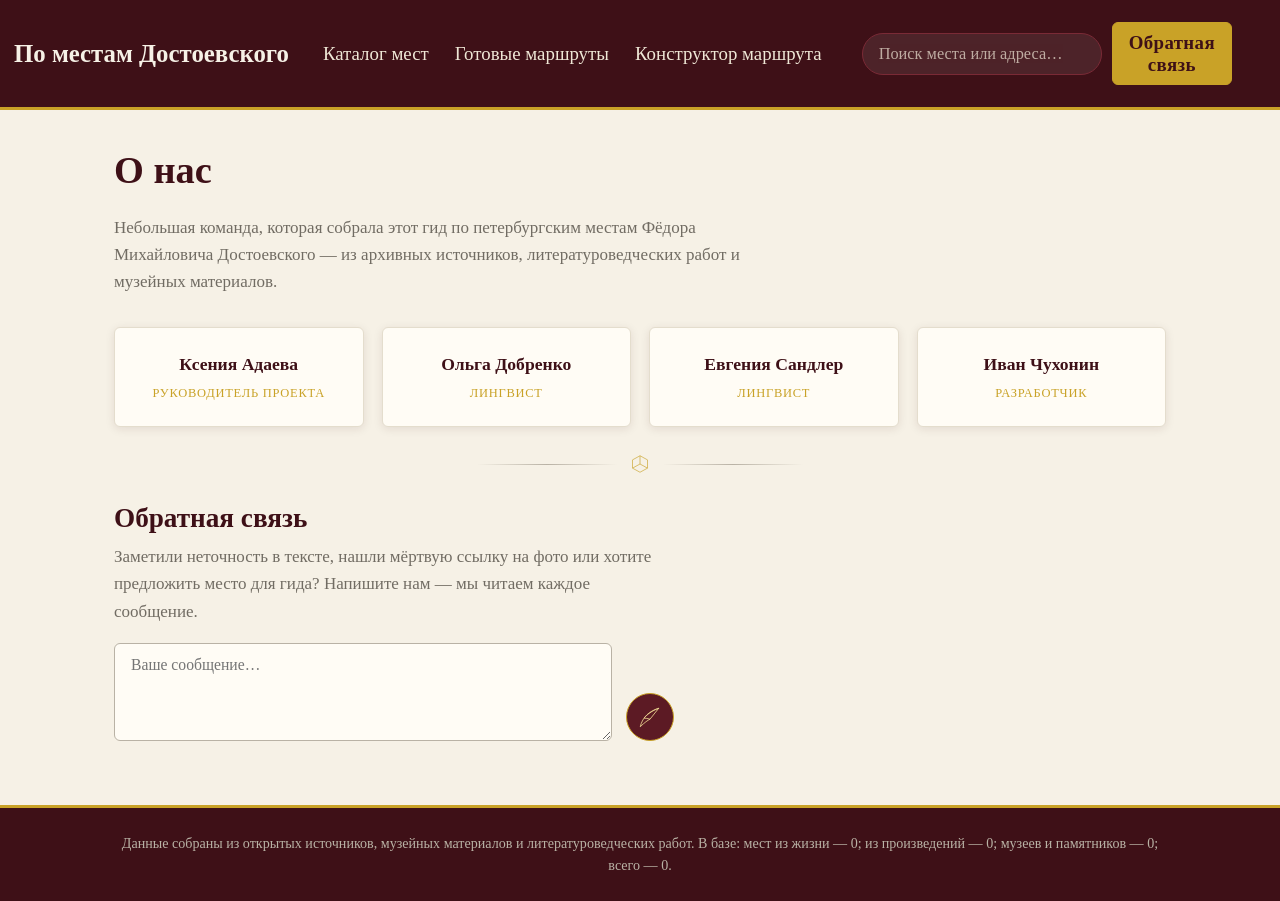
==== web/about.html @ ad4550a6 "Add about/feedback page, redesign header, widen place page layout - New about.html: team section + f" ====
<!DOCTYPE html>
<html lang="ru">
<head>
<meta charset="UTF-8">
<title>О нас — По местам Достоевского</title>
<meta name="viewport" content="width=device-width, initial-scale=1">
<link rel="stylesheet" href="assets/css/styles.css">
</head>
<body>

<header class="site-header"><div id="site-header"></div></header>

<main>
  <div class="container">
    <h1>О нас</h1>
    <p style="color:var(--gray);max-width:640px">
      Небольшая команда, которая собрала этот гид по петербургским местам Фёдора Михайловича Достоевского —
      из архивных источников, литературоведческих работ и музейных материалов.
    </p>

    <div class="team-grid">
      <div class="team-card">
        <div class="team-name">Ксения Адаева</div>
        <div class="team-role">Руководитель проекта</div>
      </div>
      <div class="team-card">
        <div class="team-name">Ольга Добренко</div>
        <div class="team-role">Лингвист</div>
      </div>
      <div class="team-card">
        <div class="team-name">Евгения Сандлер</div>
        <div class="team-role">Лингвист</div>
      </div>
      <div class="team-card">
        <div class="team-name">Иван Чухонин</div>
        <div class="team-role">Разработчик</div>
      </div>
    </div>

    <div class="vignette"><span class="vignette-mark" aria-hidden="true">
      <svg viewBox="0 0 24 24" width="18" height="18">
        <polygon points="12,1 22,6.5 22,17.5 12,23 2,17.5 2,6.5" fill="none" stroke="currentColor" stroke-width="1"/>
        <path d="M12,1 L12,12 M12,12 L22,17.5 M12,12 L2,17.5" fill="none" stroke="currentColor" stroke-width="1"/>
      </svg>
    </span></div>

    <section class="feedback-section">
      <h2>Обратная связь</h2>
      <p style="color:var(--gray);max-width:560px">
        Заметили неточность в тексте, нашли мёртвую ссылку на фото или хотите предложить место для гида?
        Напишите нам — мы читаем каждое сообщение.
      </p>

      <form class="feedback-form" id="feedback-form">
        <textarea
          id="feedback-text"
          class="feedback-textarea"
          rows="4"
          placeholder="Ваше сообщение…"
          required
        ></textarea>
        <button type="submit" class="feedback-submit" id="feedback-submit" title="Отправить" aria-label="Отправить">
          <svg viewBox="0 0 48 48" width="26" height="26" aria-hidden="true">
            <path d="M40 8 C 24 12, 10 24, 6 42 C 14 34, 20 30, 24 28 C 20 27, 16 26, 13 26 C 18 20, 28 12, 40 8 Z"
                  fill="none" stroke="currentColor" stroke-width="1.6" stroke-linejoin="round" stroke-linecap="round"/>
            <path d="M24 28 L 40 8" fill="none" stroke="currentColor" stroke-width="1.6" stroke-linecap="round"/>
          </svg>
        </button>
      </form>
      <p class="feedback-confirm hidden" id="feedback-confirm">✓ Сообщение отправлено. Спасибо!</p>
      <iframe name="feedback-target" id="feedback-target" class="hidden" title="feedback-target"></iframe>
    </section>
  </div>
</main>

<footer class="site-footer"><div id="site-footer"></div></footer>

<script src="assets/data/site-data.js"></script>
<script src="assets/js/shared.js"></script>
<script src="assets/js/config.js"></script>
<script>
(function () {
  var form = document.getElementById("feedback-form");
  var textarea = document.getElementById("feedback-text");
  var confirmMsg = document.getElementById("feedback-confirm");

  var formConfigured = !!(window.FEEDBACK_FORM_ACTION && window.FEEDBACK_FORM_ENTRY);

  if (formConfigured) {
    // Реальная отправка: POST в Google Форму через скрытый iframe (без ухода со страницы).
    form.action = window.FEEDBACK_FORM_ACTION;
    form.method = "POST";
    form.target = "feedback-target";
    textarea.name = window.FEEDBACK_FORM_ENTRY;
  }

  function showConfirm() {
    confirmMsg.classList.remove("hidden");
    clearTimeout(form._confirmTimer);
    form._confirmTimer = setTimeout(function () {
      confirmMsg.classList.add("hidden");
    }, 4000);
  }

  form.addEventListener("submit", function (e) {
    if (!textarea.value.trim()) {
      e.preventDefault();
      return;
    }

    if (!formConfigured) {
      // Заглушка: Google Форма ещё не подключена (см. assets/js/config.js) — просто имитируем успех.
      e.preventDefault();
      showConfirm();
      textarea.value = "";
      textarea.blur();
      return;
    }

    // Форма реально отправляется в скрытый iframe; ответ Google прочитать нельзя (чужой домен),
    // поэтому просто считаем отправку успешной и через мгновение очищаем поле.
    showConfirm();
    setTimeout(function () {
      textarea.value = "";
      textarea.blur();
    }, 300);
  });
})();
</script>
</body>
</html>
---- web/assets/css/styles.css ----
/* ==================== ШРИФТЫ ==================== */
@import url("../vendor/fonts/fonts.css");

/* ==================== ПЕРЕМЕННЫЕ ==================== */
:root {
  --bg-cream: #f6f1e6;
  --bg-cream-soft: #efe7d6;
  --paper: #fffcf5;

  --maroon: #5c1a24;
  --maroon-dark: #3e1017;
  --maroon-soft: #7a2a36;

  --gray: #716c63;
  --gray-light: #b9b2a5;
  --gray-faint: #e4ddcd;

  --ink: #2b2420;

  --gold: #c9a227;
  --gold-soft: #e8d18f;

  --font-display: "Playfair Display", "Georgia", serif;
  --font-body: "PT Serif", "Georgia", serif;

  --radius: 6px;
  --shadow-card: 0 2px 10px rgba(62, 16, 23, 0.1);
  --shadow-card-hover: 0 6px 18px rgba(62, 16, 23, 0.16);
  --container-width: 1100px;
}

/* ==================== БАЗА ==================== */
* {
  box-sizing: border-box;
}

html,
body {
  margin: 0;
  padding: 0;
}

body {
  background: var(--bg-cream);
  color: var(--ink);
  font-family: var(--font-body);
  font-size: 17px;
  line-height: 1.6;
  min-height: 100vh;
  display: flex;
  flex-direction: column;
}

a {
  color: var(--maroon);
  text-decoration: none;
}

a:hover {
  text-decoration: underline;
  text-decoration-color: var(--gold);
  text-decoration-thickness: 2px;
}

h1,
h2,
h3,
h4 {
  font-family: var(--font-display);
  font-weight: 700;
  color: var(--maroon-dark);
  line-height: 1.25;
  margin: 0 0 0.5em;
}

h1 {
  font-size: 2.4rem;
}

h2 {
  font-size: 1.7rem;
}

h3 {
  font-size: 1.3rem;
}

p {
  margin: 0 0 1em;
}

img {
  max-width: 100%;
  display: block;
}

.container {
  width: 100%;
  max-width: var(--container-width);
  margin: 0 auto;
  padding: 0 24px;
}

/* ==================== ВИНЬЕТКА-РАЗДЕЛИТЕЛЬ ==================== */
.vignette {
  display: flex;
  align-items: center;
  justify-content: center;
  gap: 14px;
  margin: 28px 0;
  color: var(--gold);
  user-select: none;
}

.vignette::before,
.vignette::after {
  content: "";
  flex: 1;
  max-width: 140px;
  height: 1px;
  background: linear-gradient(to var(--grad-dir, right), transparent, var(--gray-light), transparent);
}

.vignette span {
  font-size: 1.1rem;
  letter-spacing: 0.1em;
}

.vignette-mark {
  display: inline-flex;
  color: var(--gold);
  opacity: 0.85;
}

/* ==================== АРХИТЕКТУРНЫЙ ДЕКОР (гравюры-наброски) ==================== */
.hero {
  position: relative;
  overflow: hidden;
}

.hero > *:not(.hero-sketch) {
  position: relative;
  z-index: 1;
}

.hero-sketch {
  position: absolute;
  left: 50%;
  bottom: -18px;
  transform: translateX(-50%);
  width: min(820px, 92%);
  height: auto;
  opacity: 0.16;
  pointer-events: none;
  z-index: 0;
  filter: sepia(35%) saturate(140%) hue-rotate(-18deg) brightness(0.75);
}

@media (max-width: 600px) {
  .hero-sketch {
    opacity: 0.12;
  }
}

/* Декоративный набросок в углу карточки/заголовка страницы */
.page-sketch {
  position: absolute;
  top: 0;
  right: 0;
  width: 200px;
  height: auto;
  opacity: 0.2;
  pointer-events: none;
  z-index: 0;
  filter: sepia(35%) saturate(140%) hue-rotate(-18deg) brightness(0.75);
}

.page-head {
  position: relative;
  overflow: hidden;
}

.page-head > *:not(.page-sketch) {
  position: relative;
  z-index: 1;
}

@media (max-width: 700px) {
  .page-sketch {
    width: 120px;
    opacity: 0.14;
  }
}

/* ==================== ХЕДЕР ==================== */
.site-header {
  background: var(--maroon-dark);
  color: var(--bg-cream);
  border-bottom: 3px solid var(--gold);
}

.site-header .header-inner {
  display: flex;
  align-items: center;
  gap: 16px;
  width: 100%;
  max-width: 1600px;
  margin: 0 auto;
  padding: 22px 48px 22px 14px;
  flex-wrap: wrap;
  box-sizing: border-box;
}

.site-header .brand {
  font-family: var(--font-display);
  font-weight: 700;
  font-size: 1.55rem;
  color: var(--bg-cream);
  white-space: nowrap;
  flex-shrink: 0;
  margin-right: 6px;
}

.site-header .brand:hover {
  text-decoration: none;
  color: var(--gold-soft);
}

.site-nav {
  display: flex;
  gap: 2px;
  flex-wrap: wrap;
  flex: 1;
}

.site-nav a {
  color: var(--bg-cream-soft);
  font-size: 1.18rem;
  padding: 10px 12px;
  border-radius: var(--radius);
  white-space: nowrap;
  position: relative;
}

.site-nav a:hover {
  text-decoration: none;
  background: rgba(255, 255, 255, 0.08);
  color: #fff;
}

.site-nav a.active {
  color: #fff;
}

.site-nav a.active::after {
  content: "";
  position: absolute;
  left: 12px;
  right: 12px;
  bottom: 3px;
  height: 2px;
  background: var(--gold);
}

.header-actions {
  display: flex;
  gap: 10px;
  align-items: center;
  flex-shrink: 0;
}

.feedback-link {
  display: flex;
  flex-direction: column;
  align-items: center;
  justify-content: center;
  line-height: 1.15;
  text-align: center;
  font-size: 1.18rem;
  font-weight: 700;
  letter-spacing: 0.02em;
  color: var(--gold-soft);
  border: 1px solid var(--gold);
  border-radius: var(--radius);
  padding: 9px 16px;
  white-space: nowrap;
  flex-shrink: 0;
}

.feedback-link:hover {
  text-decoration: none;
  background: var(--gold);
  color: var(--maroon-dark);
}

.feedback-link.active {
  background: var(--gold);
  color: var(--maroon-dark);
}

/* --- Глобальный поиск --- */
.search-box {
  position: relative;
  width: 240px;
  flex-shrink: 0;
}

.search-box input {
  width: 100%;
  padding: 10px 16px;
  border-radius: 999px;
  border: 1px solid var(--maroon-soft);
  background: rgba(255, 255, 255, 0.08);
  color: #fff;
  font-family: var(--font-body);
  font-size: 1.02rem;
}

.search-box input::placeholder {
  color: var(--bg-cream-soft);
  opacity: 0.7;
}

.search-box input:focus {
  outline: none;
  border-color: var(--gold);
  background: rgba(255, 255, 255, 0.14);
}

.search-results {
  position: absolute;
  top: calc(100% + 6px);
  left: 0;
  right: 0;
  background: var(--paper);
  border: 1px solid var(--gray-light);
  border-radius: var(--radius);
  box-shadow: var(--shadow-card-hover);
  max-height: 360px;
  overflow-y: auto;
  z-index: 50;
  display: none;
}

.search-results.open {
  display: block;
}

.search-results a {
  display: block;
  padding: 10px 14px;
  color: var(--ink);
  border-bottom: 1px solid var(--gray-faint);
  font-size: 0.95rem;
}

.search-results a:last-child {
  border-bottom: none;
}

.search-results a:hover {
  background: var(--bg-cream-soft);
  text-decoration: none;
}

.search-results .result-category {
  color: var(--gray);
  font-size: 0.8rem;
}

.search-results .no-results {
  padding: 14px;
  color: var(--gray);
  font-size: 0.9rem;
}

/* ==================== ОСНОВНОЙ КОНТЕНТ ==================== */
main {
  flex: 1;
  padding: 36px 0 64px;
}

/* ==================== ФУТЕР ==================== */
.site-footer {
  background: var(--maroon-dark);
  color: var(--gray-light);
  font-size: 0.88rem;
  padding: 24px;
  text-align: center;
  border-top: 3px solid var(--gold);
}

.site-footer a {
  color: var(--gold-soft);
}

/* ==================== HERO (главная) ==================== */
.hero {
  text-align: center;
  padding: 40px 0 20px;
}

.hero .kicker {
  color: var(--gold);
  letter-spacing: 0.12em;
  text-transform: uppercase;
  font-size: 0.98rem;
  margin-bottom: 10px;
}

.hero h1 {
  font-size: 3rem;
}

.hero p.lead {
  max-width: 640px;
  margin: 0 auto 18px;
  color: var(--gray);
  font-size: 1.1rem;
}

/* ==================== СТАТИСТИКА ==================== */
.stats-row {
  display: flex;
  justify-content: center;
  gap: 32px;
  flex-wrap: wrap;
  margin: 24px 0 44px;
}

.stat {
  text-align: center;
}

.stat .num {
  font-family: var(--font-display);
  font-size: 2.2rem;
  font-weight: 700;
  color: var(--maroon);
  display: block;
}

.stat .label {
  color: var(--gray);
  font-size: 0.85rem;
}

/* ==================== КАРТОЧКИ-РАЗДЕЛЫ (главная) ==================== */
.section-cards {
  display: grid;
  grid-template-columns: repeat(3, 1fr);
  gap: 20px;
}

@media (max-width: 860px) {
  .section-cards {
    grid-template-columns: repeat(2, 1fr);
  }
}

@media (max-width: 560px) {
  .section-cards {
    grid-template-columns: 1fr;
  }
}

.section-card {
  background: var(--paper);
  border: 1px solid var(--gray-faint);
  border-radius: var(--radius);
  padding: 26px 22px;
  box-shadow: var(--shadow-card);
  transition: box-shadow 0.15s ease, border-color 0.15s ease, transform 0.15s ease;
}

.section-card:hover {
  box-shadow: var(--shadow-card-hover);
  border-color: var(--gold);
  transform: translateY(-2px);
}

.section-card .icon {
  font-size: 1.8rem;
  margin-bottom: 10px;
  display: block;
}

.section-card h3 {
  margin-bottom: 6px;
}

.section-card p {
  color: var(--gray);
  font-size: 0.93rem;
  margin-bottom: 0;
}

/* ==================== ФИЛЬТРЫ (каталог/конструктор) ==================== */
.filters-bar {
  display: flex;
  gap: 12px;
  flex-wrap: wrap;
  align-items: center;
  margin-bottom: 28px;
  padding-bottom: 20px;
  border-bottom: 1px solid var(--gray-faint);
}

.filter-group {
  display: flex;
  gap: 6px;
  flex-wrap: wrap;
}

.chip {
  display: inline-flex;
  align-items: center;
  gap: 6px;
  padding: 7px 14px;
  border-radius: 999px;
  border: 1px solid var(--gray-light);
  background: var(--paper);
  color: var(--ink);
  font-family: var(--font-body);
  font-size: 0.9rem;
  cursor: pointer;
  user-select: none;
}

.chip:hover {
  border-color: var(--maroon-soft);
}

.chip.active {
  background: var(--maroon);
  color: #fff;
  border-color: var(--maroon);
}

.chip.active::before {
  content: "";
  width: 6px;
  height: 6px;
  border-radius: 50%;
  background: var(--gold);
  display: inline-block;
}

select.theme-select {
  padding: 8px 12px;
  border-radius: var(--radius);
  border: 1px solid var(--gray-light);
  background: var(--paper);
  font-family: var(--font-body);
  font-size: 0.9rem;
  color: var(--ink);
}

.results-meta {
  color: var(--gray);
  font-size: 0.88rem;
  margin-bottom: 18px;
}

/* ==================== СЕТКА КАРТОЧЕК МЕСТ ==================== */
.place-grid {
  display: grid;
  grid-template-columns: repeat(auto-fill, minmax(260px, 1fr));
  gap: 20px;
}

.place-card {
  background: var(--paper);
  border: 1px solid var(--gray-faint);
  border-radius: var(--radius);
  overflow: hidden;
  box-shadow: var(--shadow-card);
  transition: box-shadow 0.15s ease, border-color 0.15s ease, transform 0.15s ease;
  display: flex;
  flex-direction: column;
}

.place-card:hover {
  box-shadow: var(--shadow-card-hover);
  border-color: var(--gold);
  transform: translateY(-2px);
}

.place-card .thumb {
  width: 100%;
  height: 160px;
  background: var(--bg-cream-soft) center/cover no-repeat;
  position: relative;
}

.place-card .thumb.no-photo {
  display: flex;
  align-items: center;
  justify-content: center;
  color: var(--gray-light);
  font-size: 2rem;
}

.place-card .badge {
  position: absolute;
  top: 10px;
  left: 10px;
  background: rgba(62, 16, 23, 0.85);
  color: var(--gold-soft);
  font-size: 0.74rem;
  padding: 3px 9px;
  border-radius: 999px;
  letter-spacing: 0.03em;
}

.place-card .body {
  padding: 14px 16px;
  flex: 1;
  display: flex;
  flex-direction: column;
}

.place-card h3 {
  font-size: 1.08rem;
  margin-bottom: 6px;
}

.place-card .meta {
  color: var(--gray);
  font-size: 0.85rem;
  margin-bottom: 0;
}

.place-card a.card-link {
  position: relative;
  display: block;
  color: inherit;
}

.place-card a.card-link:hover {
  text-decoration: none;
}

.empty-state {
  text-align: center;
  padding: 50px 20px;
  color: var(--gray);
}

/* ==================== ПАГИНАЦИЯ / "ПОКАЗАТЬ ЕЩЁ" ==================== */
.load-more-row {
  text-align: center;
  margin-top: 28px;
}

.btn {
  display: inline-block;
  font-family: var(--font-body);
  font-size: 0.95rem;
  padding: 10px 22px;
  border-radius: 999px;
  border: 1px solid var(--maroon);
  background: var(--maroon);
  color: #fff;
  cursor: pointer;
}

.btn:hover {
  background: var(--maroon-dark);
  border-color: var(--maroon-dark);
}

.btn.secondary {
  background: transparent;
  color: var(--maroon);
}

.btn.secondary:hover {
  background: var(--bg-cream-soft);
}

.btn.gold {
  background: var(--gold);
  border-color: var(--gold);
  color: var(--maroon-dark);
  font-weight: 700;
}

.btn.gold:hover {
  background: var(--gold-soft);
  border-color: var(--gold-soft);
}

.btn:disabled {
  opacity: 0.5;
  cursor: not-allowed;
}

/* ==================== СТРАНИЦА МЕСТА ==================== */
.breadcrumbs {
  font-size: 0.85rem;
  color: var(--gray);
  margin-bottom: 18px;
}

.container-wide {
  max-width: 1320px;
}

.place-detail {
  display: grid;
  grid-template-columns: 1fr 1.2fr;
  gap: 40px;
  align-items: start;
}

@media (max-width: 760px) {
  .place-detail {
    grid-template-columns: 1fr;
  }
}

.place-detail .main-col .kicker {
  color: var(--gold);
  text-transform: uppercase;
  letter-spacing: 0.08em;
  font-size: 0.78rem;
  margin-bottom: 8px;
}

.place-detail h1 {
  margin-bottom: 10px;
}

.fact-list {
  list-style: none;
  padding: 0;
  margin: 0 0 20px;
  display: flex;
  flex-direction: column;
  gap: 6px;
}

.fact-list li {
  color: var(--gray);
  font-size: 0.95rem;
}

.fact-list li strong {
  color: var(--ink);
}

.lead-text {
  font-size: 1.05rem;
}

.lead-text::first-letter {
  font-family: var(--font-display);
  font-weight: 700;
  font-size: 2.6em;
  color: var(--maroon);
  float: left;
  line-height: 0.85;
  padding-right: 6px;
  padding-top: 2px;
}

blockquote.quote-block {
  margin: 20px 0;
  padding: 14px 20px;
  border-left: 3px solid var(--gold);
  background: var(--bg-cream-soft);
  font-style: italic;
  color: var(--maroon-dark);
  border-radius: 0 var(--radius) var(--radius) 0;
}

.side-col .photo-frame {
  border: 1px solid var(--gray-faint);
  border-radius: var(--radius);
  overflow: hidden;
  box-shadow: var(--shadow-card);
  margin-bottom: 18px;
}

.side-col .photo-frame img {
  width: 100%;
  height: auto;
}

.map-frame {
  border: 1px solid var(--gray-faint);
  border-radius: var(--radius);
  overflow: hidden;
  box-shadow: var(--shadow-card);
}

.map-canvas {
  width: 100%;
  height: 420px;
  background: var(--bg-cream-soft);
}

.film-link-box {
  margin-top: 18px;
  padding: 14px 16px;
  background: var(--bg-cream-soft);
  border-radius: var(--radius);
  border: 1px solid var(--gray-faint);
}

.film-link-box a {
  font-weight: 700;
}

/* ==================== МАРШРУТЫ: СПИСОК ==================== */
.route-grid {
  display: grid;
  grid-template-columns: repeat(auto-fill, minmax(300px, 1fr));
  gap: 22px;
}

.route-card {
  background: var(--paper);
  border: 1px solid var(--gray-faint);
  border-radius: var(--radius);
  padding: 22px;
  box-shadow: var(--shadow-card);
  display: flex;
  flex-direction: column;
  gap: 10px;
}

.route-card:hover {
  box-shadow: var(--shadow-card-hover);
  border-color: var(--gold);
}

.route-card .route-points-count {
  color: var(--gold);
  font-size: 0.82rem;
  letter-spacing: 0.04em;
  text-transform: uppercase;
}

.route-card p {
  color: var(--gray);
  font-size: 0.92rem;
  margin-bottom: 0;
  display: -webkit-box;
  -webkit-line-clamp: 4;
  -webkit-box-orient: vertical;
  overflow: hidden;
}

/* ==================== СТРАНИЦА МАРШРУТА ==================== */
.route-header {
  margin-bottom: 24px;
}

.route-duration {
  display: inline-block;
  background: var(--bg-cream-soft);
  border: 1px solid var(--gray-faint);
  color: var(--gray);
  font-size: 0.85rem;
  padding: 6px 12px;
  border-radius: var(--radius);
  white-space: pre-line;
  margin-top: 10px;
}

.route-map {
  height: 420px;
  border-radius: var(--radius);
  overflow: hidden;
  border: 1px solid var(--gray-faint);
  box-shadow: var(--shadow-card);
  margin-bottom: 32px;
}

.route-timeline {
  display: flex;
  flex-direction: column;
  gap: 0;
}

.route-point {
  display: grid;
  grid-template-columns: 44px 1fr;
  gap: 16px;
  position: relative;
  padding-bottom: 30px;
}

.route-point:last-child {
  padding-bottom: 0;
}

.route-point .marker {
  width: 36px;
  height: 36px;
  border-radius: 50%;
  background: var(--maroon);
  color: var(--gold-soft);
  display: flex;
  align-items: center;
  justify-content: center;
  font-family: var(--font-display);
  font-weight: 700;
  font-size: 0.95rem;
  border: 2px solid var(--gold);
  z-index: 1;
}

.route-point .connector {
  position: absolute;
  top: 36px;
  left: 17px;
  bottom: 0;
  width: 2px;
  background: var(--gray-light);
}

.route-point:last-child .connector {
  display: none;
}

.route-point .point-body {
  background: var(--paper);
  border: 1px solid var(--gray-faint);
  border-radius: var(--radius);
  padding: 16px 18px;
}

.route-point .point-body h3 {
  margin-bottom: 8px;
}

.route-point .point-body .point-info {
  color: var(--ink);
  font-size: 0.95rem;
  white-space: pre-line;
}

.route-point.unresolved .marker {
  background: var(--gray-light);
  color: var(--gray);
  border-color: var(--gray-light);
}

/* ==================== КОНСТРУКТОР МАРШРУТА ==================== */
.builder-steps {
  display: flex;
  flex-direction: column;
  gap: 28px;
}

.builder-step {
  background: var(--paper);
  border: 1px solid var(--gray-faint);
  border-radius: var(--radius);
  padding: 22px;
}

.builder-step h2 {
  font-size: 1.2rem;
  margin-bottom: 14px;
}

.builder-step.disabled {
  opacity: 0.45;
  pointer-events: none;
}

.pick-grid {
  display: grid;
  grid-template-columns: repeat(auto-fill, minmax(220px, 1fr));
  gap: 10px;
}

.pick-card {
  display: flex;
  align-items: center;
  gap: 10px;
  padding: 10px 12px;
  border: 1px solid var(--gray-light);
  border-radius: var(--radius);
  cursor: pointer;
  background: var(--bg-cream);
  font-size: 0.92rem;
  user-select: none;
}

.pick-card:hover {
  border-color: var(--maroon-soft);
}

.pick-card.selected {
  border-color: var(--gold);
  background: var(--bg-cream-soft);
  box-shadow: inset 0 0 0 1px var(--gold);
}

.pick-card .pick-index {
  width: 22px;
  height: 22px;
  border-radius: 50%;
  border: 1px solid var(--gray-light);
  display: flex;
  align-items: center;
  justify-content: center;
  font-size: 0.78rem;
  color: var(--gray);
  flex-shrink: 0;
}

.pick-card.selected .pick-index {
  background: var(--maroon);
  border-color: var(--maroon);
  color: var(--gold-soft);
}

.builder-progress {
  color: var(--gray);
  font-size: 0.9rem;
  margin-bottom: 12px;
}

.builder-result {
  margin-top: 10px;
}

.builder-result .route-map {
  height: 380px;
  margin-bottom: 20px;
}

.selected-list {
  list-style: none;
  padding: 0;
  margin: 0;
  display: flex;
  flex-direction: column;
  gap: 8px;
}

.selected-list li {
  display: flex;
  align-items: center;
  gap: 10px;
  padding: 8px 12px;
  background: var(--bg-cream);
  border-radius: var(--radius);
  border: 1px solid var(--gray-faint);
}

.selected-list .marker-sm {
  width: 24px;
  height: 24px;
  border-radius: 50%;
  background: var(--maroon);
  color: var(--gold-soft);
  font-size: 0.78rem;
  display: flex;
  align-items: center;
  justify-content: center;
  flex-shrink: 0;
}

/* ==================== О НАС / ОБРАТНАЯ СВЯЗЬ ==================== */
.team-grid {
  display: grid;
  grid-template-columns: repeat(auto-fit, minmax(200px, 1fr));
  gap: 18px;
  margin: 32px 0 8px;
}

.team-card {
  background: var(--paper);
  border: 1px solid var(--gray-faint);
  border-radius: var(--radius);
  padding: 22px 18px;
  text-align: center;
  box-shadow: var(--shadow-card);
}

.team-card:hover {
  border-color: var(--gold);
  box-shadow: var(--shadow-card-hover);
}

.team-name {
  font-family: var(--font-display);
  font-weight: 700;
  color: var(--maroon-dark);
  font-size: 1.1rem;
  margin-bottom: 6px;
}

.team-role {
  color: var(--gold);
  text-transform: uppercase;
  letter-spacing: 0.06em;
  font-size: 0.78rem;
}

.feedback-section h2 {
  margin-bottom: 8px;
}

.feedback-form {
  display: flex;
  align-items: flex-end;
  gap: 14px;
  max-width: 560px;
  margin-top: 18px;
}

.feedback-textarea {
  flex: 1;
  resize: vertical;
  min-height: 48px;
  padding: 12px 16px;
  border-radius: var(--radius);
  border: 1px solid var(--gray-light);
  background: var(--paper);
  color: var(--ink);
  font-family: var(--font-body);
  font-size: 0.98rem;
}

.feedback-textarea:focus {
  outline: none;
  border-color: var(--maroon-soft);
}

.feedback-submit {
  flex-shrink: 0;
  width: 48px;
  height: 48px;
  border-radius: 50%;
  border: 1px solid var(--gold);
  background: var(--maroon);
  color: var(--gold-soft);
  cursor: pointer;
  display: flex;
  align-items: center;
  justify-content: center;
}

.feedback-submit:hover {
  background: var(--gold);
  color: var(--maroon-dark);
}

.feedback-confirm {
  margin-top: 14px;
  color: var(--maroon);
  font-style: italic;
}

/* ==================== УТИЛИТЫ ==================== */
.text-center {
  text-align: center;
}

.mt-0 {
  margin-top: 0;
}

.hidden {
  display: none !important;
}

@media (max-width: 600px) {
  .hero h1 {
    font-size: 2.1rem;
  }

  h1 {
    font-size: 1.9rem;
  }

  .site-header .header-inner {
    gap: 12px;
  }

  .search-box {
    order: 10;
    width: 100%;
  }
}
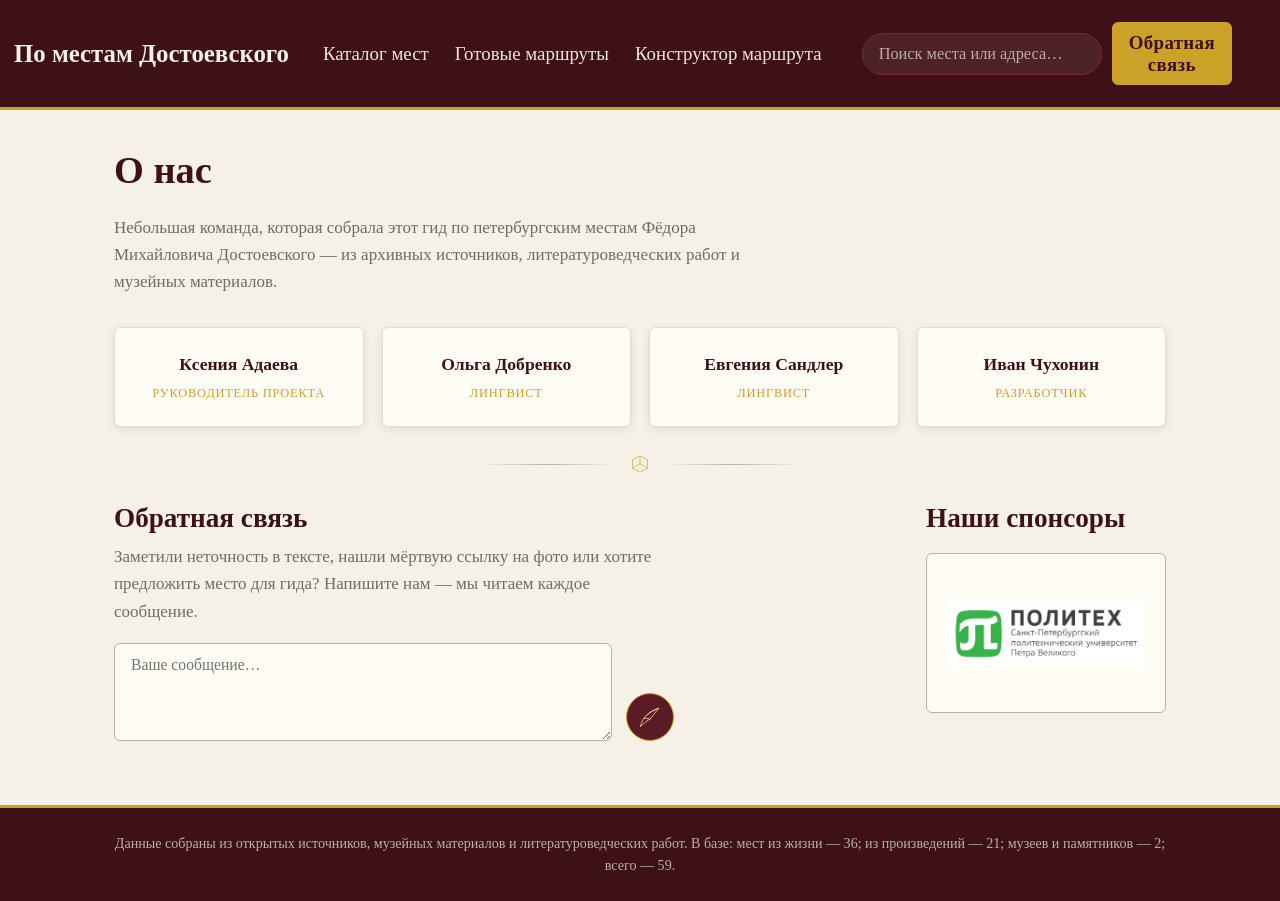
==== commit 9909796a: "Add route difficulty colors, sponsors section, fix colorful emoji, swap dead photo links to Drive fa" ====
--- a/web/about.html
+++ b/web/about.html
@@ -45,30 +45,41 @@
     </span></div>
 
     <section class="feedback-section">
-      <h2>Обратная связь</h2>
-      <p style="color:var(--gray);max-width:560px">
-        Заметили неточность в тексте, нашли мёртвую ссылку на фото или хотите предложить место для гида?
-        Напишите нам — мы читаем каждое сообщение.
-      </p>
+      <div class="feedback-row">
+        <div class="feedback-col">
+          <h2>Обратная связь</h2>
+          <p style="color:var(--gray);max-width:560px">
+            Заметили неточность в тексте, нашли мёртвую ссылку на фото или хотите предложить место для гида?
+            Напишите нам — мы читаем каждое сообщение.
+          </p>
 
-      <form class="feedback-form" id="feedback-form">
-        <textarea
-          id="feedback-text"
-          class="feedback-textarea"
-          rows="4"
-          placeholder="Ваше сообщение…"
-          required
-        ></textarea>
-        <button type="submit" class="feedback-submit" id="feedback-submit" title="Отправить" aria-label="Отправить">
-          <svg viewBox="0 0 48 48" width="26" height="26" aria-hidden="true">
-            <path d="M40 8 C 24 12, 10 24, 6 42 C 14 34, 20 30, 24 28 C 20 27, 16 26, 13 26 C 18 20, 28 12, 40 8 Z"
-                  fill="none" stroke="currentColor" stroke-width="1.6" stroke-linejoin="round" stroke-linecap="round"/>
-            <path d="M24 28 L 40 8" fill="none" stroke="currentColor" stroke-width="1.6" stroke-linecap="round"/>
-          </svg>
-        </button>
-      </form>
-      <p class="feedback-confirm hidden" id="feedback-confirm">✓ Сообщение отправлено. Спасибо!</p>
-      <iframe name="feedback-target" id="feedback-target" class="hidden" title="feedback-target"></iframe>
+          <form class="feedback-form" id="feedback-form">
+            <textarea
+              id="feedback-text"
+              class="feedback-textarea"
+              rows="4"
+              placeholder="Ваше сообщение…"
+              required
+            ></textarea>
+            <button type="submit" class="feedback-submit" id="feedback-submit" title="Отправить" aria-label="Отправить">
+              <svg viewBox="0 0 48 48" width="26" height="26" aria-hidden="true">
+                <path d="M40 8 C 24 12, 10 24, 6 42 C 14 34, 20 30, 24 28 C 20 27, 16 26, 13 26 C 18 20, 28 12, 40 8 Z"
+                      fill="none" stroke="currentColor" stroke-width="1.6" stroke-linejoin="round" stroke-linecap="round"/>
+                <path d="M24 28 L 40 8" fill="none" stroke="currentColor" stroke-width="1.6" stroke-linecap="round"/>
+              </svg>
+            </button>
+          </form>
+          <p class="feedback-confirm hidden" id="feedback-confirm">✓ Сообщение отправлено. Спасибо!</p>
+          <iframe name="feedback-target" id="feedback-target" class="hidden" title="feedback-target"></iframe>
+        </div>
+
+        <div class="sponsors-col">
+          <h2>Наши спонсоры</h2>
+          <div class="sponsors-placeholder" id="sponsors-placeholder">
+            <img src="assets/images/sponsor-politekh.png" alt="Санкт-Петербургский политехнический университет Петра Великого">
+          </div>
+        </div>
+      </div>
     </section>
   </div>
 </main>
--- a/web/assets/css/styles.css
+++ b/web/assets/css/styles.css
@@ -180,7 +180,7 @@
   overflow: hidden;
 }
 
-.page-head > *:not(.page-sketch) {
+.page-head > *:not(.page-sketch):not(.page-banner-sketch) {
   position: relative;
   z-index: 1;
 }
@@ -189,6 +189,84 @@
   .page-sketch {
     width: 120px;
     opacity: 0.14;
+  }
+}
+
+/* Широкая фото-подложка в духе hero-sketch, но для фотографии (не гравюры) —
+   края затухают в прозрачность прямо в самом файле, тут только центрирование/тон. */
+.page-head-banner {
+  padding-top: 14px;
+  padding-bottom: 20px;
+}
+
+.page-banner-sketch {
+  position: absolute;
+  left: 50%;
+  top: 50%;
+  transform: translate(-50%, -50%);
+  width: min(640px, 86%);
+  height: auto;
+  opacity: 0.26;
+  pointer-events: none;
+  z-index: 0;
+  filter: sepia(30%) saturate(130%) hue-rotate(-18deg) brightness(0.8);
+}
+
+@media (max-width: 700px) {
+  .page-banner-sketch {
+    width: min(420px, 92%);
+    opacity: 0.18;
+  }
+}
+
+/* ==================== КАТАЛОГ: ШАПКА С КАРТИНКОЙ ==================== */
+.catalog-head-row {
+  display: flex;
+  gap: 32px;
+  align-items: stretch;
+  margin-bottom: 28px;
+  padding-bottom: 20px;
+  border-bottom: 1px solid var(--gray-faint);
+}
+
+.catalog-head-text {
+  flex: 1;
+  min-width: 0;
+}
+
+.catalog-head-text .page-head {
+  overflow: visible;
+}
+
+.catalog-head-text .filters-bar {
+  margin-bottom: 0;
+  padding-bottom: 0;
+  border-bottom: none;
+}
+
+.catalog-head-image {
+  flex: 0 0 440px;
+  display: flex;
+  align-items: center;
+  justify-content: center;
+}
+
+.catalog-head-image img {
+  width: 100%;
+  height: 100%;
+  max-height: 360px;
+  object-fit: contain;
+  filter: sepia(20%) saturate(115%) hue-rotate(-12deg);
+}
+
+@media (max-width: 860px) {
+  .catalog-head-row {
+    flex-direction: column;
+  }
+  .catalog-head-image {
+    flex-basis: auto;
+    max-width: 320px;
+    margin: 0 auto;
   }
 }
 
@@ -750,7 +828,8 @@
   color: var(--ink);
 }
 
-.lead-text {
+.lead-text,
+.lead-text-plain {
   font-size: 1.05rem;
 }
 
@@ -760,9 +839,9 @@
   font-size: 2.6em;
   color: var(--maroon);
   float: left;
-  line-height: 0.85;
-  padding-right: 6px;
-  padding-top: 2px;
+  line-height: 1;
+  padding-right: 1px;
+  margin-top: -0.385em;
 }
 
 blockquote.quote-block {
@@ -836,6 +915,26 @@
   border-color: var(--gold);
 }
 
+/* Сложность маршрута по числу точек: <10 — лёгкий, >=10 — сложный.
+   Приглушённые тона, чтобы не спорить с кремово-бордовой палитрой сайта. */
+.route-card-easy {
+  border: 2px solid #6b8c5a;
+}
+
+.route-card-easy:hover {
+  border-color: #577249;
+  box-shadow: var(--shadow-card-hover);
+}
+
+.route-card-hard {
+  border: 2px solid #a8432f;
+}
+
+.route-card-hard:hover {
+  border-color: #8a3626;
+  box-shadow: var(--shadow-card-hover);
+}
+
 .route-card .route-points-count {
   color: var(--gold);
   font-size: 0.82rem;
@@ -1107,6 +1206,57 @@
 
 .feedback-section h2 {
   margin-bottom: 8px;
+}
+
+.feedback-row {
+  display: flex;
+  gap: 56px;
+  align-items: flex-start;
+}
+
+.feedback-col {
+  flex: 1 1 360px;
+  min-width: 280px;
+}
+
+.sponsors-col {
+  flex: 0 1 240px;
+  min-width: 200px;
+}
+
+.sponsors-placeholder {
+  margin-top: 18px;
+  min-height: 160px;
+  border: 1px solid var(--gray-light);
+  border-radius: var(--radius);
+  background: var(--paper);
+  display: flex;
+  align-items: center;
+  justify-content: center;
+  text-align: center;
+  padding: 20px;
+  color: var(--gray);
+  font-size: 0.85rem;
+  font-style: italic;
+}
+
+.sponsors-placeholder img {
+  max-width: 100%;
+  max-height: 120px;
+  width: auto;
+  height: auto;
+}
+
+@media (max-width: 860px) {
+  .feedback-row {
+    flex-direction: column;
+    gap: 32px;
+  }
+
+  .sponsors-col {
+    flex-basis: auto;
+    width: 100%;
+  }
 }
 
 .feedback-form {
